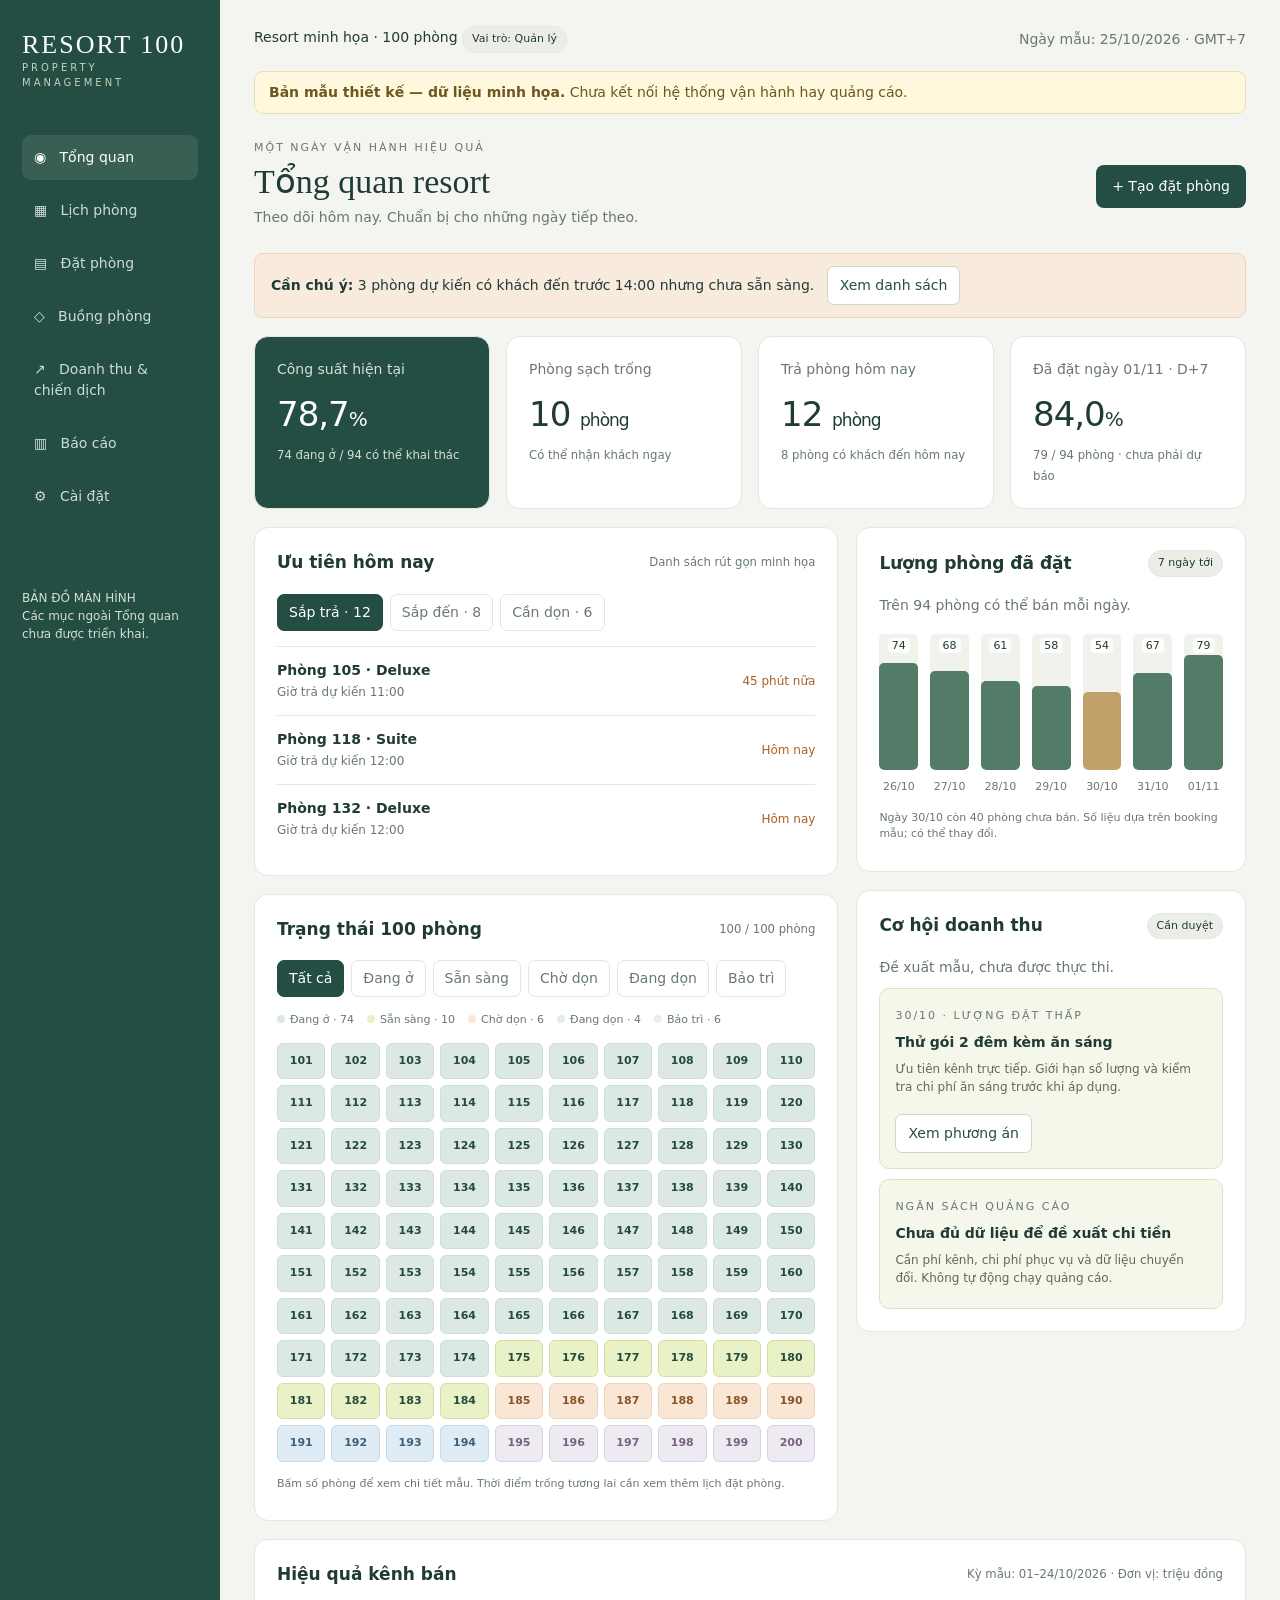
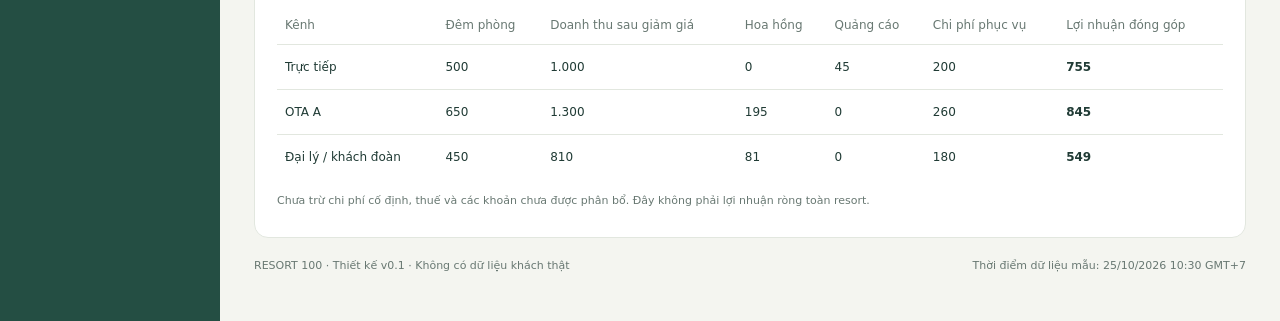
==== resort-management/design/dashboard.html @ e1895586 "docs: add resort project overview and dashboard blueprint" ====
<!doctype html>
<html lang="vi">
<head>
<meta charset="utf-8"><meta name="viewport" content="width=device-width, initial-scale=1">
<title>Resort 100 — Bản mẫu dashboard</title>
<style>
:root{--bg:#f4f5f0;--ink:#203b35;--muted:#687872;--line:#e2e7df;--green:#244e43;--lime:#e0edb7;--orange:#a76027}*{box-sizing:border-box}body{margin:0;background:var(--bg);color:var(--ink);font:14px/1.5 system-ui,sans-serif}button{font:inherit;cursor:pointer}button:focus-visible,a:focus-visible{outline:3px solid #b47b22;outline-offset:3px}.shell{display:grid;grid-template-columns:220px 1fr;min-height:100vh}.sidebar{padding:30px 22px;background:var(--green);color:#fff}.brand{font:26px Georgia,serif;letter-spacing:2px}.subbrand{font-size:10px;letter-spacing:3px;color:#c3d3bf}.nav{display:grid;gap:8px;margin-top:45px}.nav span{padding:12px;border-radius:9px;color:#cedcd5}.nav .active{background:#ffffff18;color:#fff}.side-note{margin-top:70px;font-size:12px;color:#d3dfd0}.main{padding:26px 34px;max-width:1600px;width:100%;min-width:0}.topbar,.heading,.cardhead{display:flex;align-items:center;justify-content:space-between;gap:15px}.eyebrow{text-transform:uppercase;letter-spacing:2px;font-size:11px;color:var(--muted)}h1{font:34px Georgia,serif;margin:5px 0}h2{font-size:17px;margin:0}p{margin:6px 0}.muted,small{color:var(--muted)}.pill{display:inline-block;font-size:11px;background:#ecede7;border:1px solid var(--line);padding:4px 9px;border-radius:20px}.primary{background:var(--green);color:white;border:0;border-radius:8px;padding:11px 16px}.heading{margin:26px 0 19px}.demo{padding:10px 14px;background:#fff8dd;border:1px solid #ebdfad;border-radius:9px;margin-top:18px;color:#6b5720}.alert{margin:18px 0;background:#f8eadd;border:1px solid #ecd5bc;padding:12px 16px;border-radius:9px}.kpis{display:grid;grid-template-columns:repeat(4,1fr);gap:16px}.card{background:white;border:1px solid var(--line);border-radius:14px;padding:22px;min-width:0}.kpi strong{font-size:34px;font-weight:500;display:block;margin:9px 0 4px;letter-spacing:-1px}.kpi:first-child{background:var(--green);color:#fff}.kpi:first-child .muted,.kpi:first-child small{color:#d5e1d3}.workspace{display:grid;grid-template-columns:minmax(0,1.5fr) minmax(300px,1fr);gap:18px;margin-top:18px}.stack{display:grid;gap:18px;align-content:start}.cardhead{margin-bottom:18px}.tabs,.filters{display:flex;gap:7px;flex-wrap:wrap;margin-bottom:15px}.tab,.filter{border:1px solid var(--line);background:#fff;border-radius:7px;padding:7px 11px;color:var(--muted)}[aria-pressed=true]{background:var(--green);color:#fff;border-color:var(--green)}.task{display:flex;align-items:center;justify-content:space-between;padding:13px 0;border-top:1px solid var(--line);gap:12px}.task b{display:block}.task span{font-size:12px;color:var(--muted)}.task em{font-size:12px;font-style:normal;color:var(--orange);white-space:nowrap}.legend{display:flex;gap:13px;flex-wrap:wrap;font-size:11px;color:var(--muted);margin:14px 0}.dot{display:inline-block;width:8px;height:8px;border-radius:50%;margin-right:5px}.rooms{display:grid;grid-template-columns:repeat(10,minmax(0,1fr));gap:6px}.room{border:1px solid #ceddd6;border-radius:6px;padding:9px 0;font-size:11px;font-weight:600;min-width:0;color:#234a3d}.occupied{background:#dce9e2}.ready{background:#e8f2c6;border-color:#d0dda5}.dirty{background:#fae6d5;border-color:#edd3ba;color:#875426}.cleaning{background:#dfebf5;border-color:#c6d9e8;color:#3b617b}.maintenance{background:#eeeaf2;border-color:#d9d1e1;color:#75637f}.footnote{font-size:11px;color:var(--muted);margin-top:14px}.chart{display:flex;gap:12px;height:174px;align-items:stretch;padding-top:12px}.barcol{flex:1;text-align:center;display:flex;flex-direction:column;min-width:0}.track{flex:1;position:relative;background:#f0f2eb;border-radius:5px;overflow:hidden}.bar{position:absolute;bottom:0;left:0;width:100%;background:#527b68;border-radius:5px}.barlabel{position:relative;z-index:1;font-size:11px;background:#ffffffd9;border-radius:4px;padding:1px 4px}.day{font-size:11px;margin-top:9px;color:var(--muted)}.suggestion{background:#f4f7e9;border:1px solid #dce5bf;border-radius:10px;padding:15px;margin-top:10px}.suggestion h3{font-size:14px;margin:7px 0}.suggestion p{font-size:12px;color:#5e6c53}.outline{background:white;border:1px solid #ccd7cc;border-radius:7px;padding:8px 12px;margin-top:12px;color:var(--green)}.tablewrap{overflow-x:auto}table{border-collapse:collapse;width:100%;font-size:12px;white-space:nowrap}th{text-align:left;font-weight:500;color:var(--muted);padding:10px 8px}td{padding:13px 8px;border-top:1px solid var(--line)}.wide{margin-top:18px}.footer{display:flex;justify-content:space-between;gap:15px;padding:20px 0;font-size:11px;color:var(--muted)}dialog{border:1px solid var(--line);border-radius:14px;max-width:450px;width:90%;padding:25px;color:var(--ink)}dialog::backdrop{background:#102c2866}#detail-text{white-space:pre-line}.sr-only{position:absolute;width:1px;height:1px;overflow:hidden;clip:rect(0,0,0,0)}
@media(min-width:1500px){.main{margin:auto}}@media(max-width:1150px){.shell{grid-template-columns:175px 1fr}.main{padding:24px}.sidebar{padding:25px 14px}.workspace{grid-template-columns:1fr}.kpis{gap:10px}.kpi{padding:16px}.kpi strong{font-size:29px}}@media(max-width:700px){.shell{display:block}.sidebar{padding:16px 20px}.brand{font-size:20px}.subbrand,.nav,.side-note{display:none}.main{padding:18px}.topbar{align-items:flex-start;font-size:11px}.heading{align-items:flex-start}h1{font-size:27px}.kpis{grid-template-columns:1fr 1fr}.card{padding:16px}.rooms{grid-template-columns:repeat(5,minmax(0,1fr))}.footer{display:block}.heading .primary{padding:9px;font-size:12px}.chart{gap:8px}.cardhead{align-items:flex-start}.cardhead small{font-size:10px}}
</style>
</head>
<body>
<div class="shell">
<aside class="sidebar" aria-label="Bản đồ điều hướng dự kiến">
 <div class="brand">RESORT 100</div><div class="subbrand">PROPERTY MANAGEMENT</div>
 <div class="nav"><span class="active">◉ &nbsp; Tổng quan</span><span>▦ &nbsp; Lịch phòng</span><span>▤ &nbsp; Đặt phòng</span><span>◇ &nbsp; Buồng phòng</span><span>↗ &nbsp; Doanh thu & chiến dịch</span><span>▥ &nbsp; Báo cáo</span><span>⚙ &nbsp; Cài đặt</span></div>
 <div class="side-note">BẢN ĐỒ MÀN HÌNH<br>Các mục ngoài Tổng quan chưa được triển khai.</div>
</aside>
<main class="main">
 <div class="topbar"><div>Resort minh họa · 100 phòng <span class="pill">Vai trò: Quản lý</span></div><div class="muted">Ngày mẫu: 25/10/2026 · GMT+7</div></div>
 <div class="demo"><strong>Bản mẫu thiết kế — dữ liệu minh họa.</strong> Chưa kết nối hệ thống vận hành hay quảng cáo.</div>
 <div class="heading"><div><div class="eyebrow">Một ngày vận hành hiệu quả</div><h1>Tổng quan resort</h1><p class="muted">Theo dõi hôm nay. Chuẩn bị cho những ngày tiếp theo.</p></div><button class="primary" data-demo="Tạo đặt phòng">+ Tạo đặt phòng</button></div>
 <div class="alert"><strong>Cần chú ý:</strong> 3 phòng dự kiến có khách đến trước 14:00 nhưng chưa sẵn sàng. <button class="outline" style="margin:0 0 0 8px" data-demo="Cảnh báo phòng chưa sẵn sàng">Xem danh sách</button></div>
 <section class="kpis" aria-label="Chỉ số hôm nay">
  <div class="card kpi"><div class="muted">Công suất hiện tại</div><strong>78,7<span style="font-size:20px">%</span></strong><small>74 đang ở / 94 có thể khai thác</small></div>
  <div class="card kpi"><div class="muted">Phòng sạch trống</div><strong>10 <span style="font-size:17px">phòng</span></strong><small>Có thể nhận khách ngay</small></div>
  <div class="card kpi"><div class="muted">Trả phòng hôm nay</div><strong>12 <span style="font-size:17px">phòng</span></strong><small>8 phòng có khách đến hôm nay</small></div>
  <div class="card kpi"><div class="muted">Đã đặt ngày 01/11 · D+7</div><strong>84,0<span style="font-size:20px">%</span></strong><small>79 / 94 phòng · chưa phải dự báo</small></div>
 </section>
 <div class="workspace">
 <div class="stack">
  <section class="card"><div class="cardhead"><h2>Ưu tiên hôm nay</h2><small>Danh sách rút gọn minh họa</small></div><div class="tabs" aria-label="Nhóm công việc"><button class="tab" data-task="departures" aria-pressed="true">Sắp trả · 12</button><button class="tab" data-task="arrivals" aria-pressed="false">Sắp đến · 8</button><button class="tab" data-task="cleaning" aria-pressed="false">Cần dọn · 6</button></div><div id="tasks" aria-live="polite"></div></section>
  <section class="card"><div class="cardhead"><h2>Trạng thái 100 phòng</h2><small id="roomcount" aria-live="polite"></small></div><div class="filters" id="filters" aria-label="Lọc trạng thái"></div><div class="legend"><span><i class="dot occupied"></i>Đang ở · 74</span><span><i class="dot ready"></i>Sẵn sàng · 10</span><span><i class="dot dirty"></i>Chờ dọn · 6</span><span><i class="dot cleaning"></i>Đang dọn · 4</span><span><i class="dot maintenance"></i>Bảo trì · 6</span></div><div class="rooms" id="rooms"></div><p class="footnote">Bấm số phòng để xem chi tiết mẫu. Thời điểm trống tương lai cần xem thêm lịch đặt phòng.</p></section>
 </div>
 <div class="stack">
  <section class="card"><div class="cardhead"><h2>Lượng phòng đã đặt</h2><span class="pill">7 ngày tới</span></div><p class="muted">Trên 94 phòng có thể bán mỗi ngày.</p><div class="chart" id="chart" aria-hidden="true"></div><div class="sr-only"><table><caption>Booking hiện có, không phải dự báo</caption><tr><th>Ngày</th><th>Đã đặt / 94</th></tr><tr><td>26/10</td><td>74</td></tr><tr><td>27/10</td><td>68</td></tr><tr><td>28/10</td><td>61</td></tr><tr><td>29/10</td><td>58</td></tr><tr><td>30/10</td><td>54</td></tr><tr><td>31/10</td><td>67</td></tr><tr><td>01/11</td><td>79</td></tr></table></div><p class="footnote">Ngày 30/10 còn 40 phòng chưa bán. Số liệu dựa trên booking mẫu; có thể thay đổi.</p></section>
  <section class="card"><div class="cardhead"><h2>Cơ hội doanh thu</h2><span class="pill">Cần duyệt</span></div><p class="muted">Đề xuất mẫu, chưa được thực thi.</p><div class="suggestion"><span class="eyebrow">30/10 · Lượng đặt thấp</span><h3>Thử gói 2 đêm kèm ăn sáng</h3><p>Ưu tiên kênh trực tiếp. Giới hạn số lượng và kiểm tra chi phí ăn sáng trước khi áp dụng.</p><button class="outline" data-demo="Đề xuất khuyến mãi">Xem phương án</button></div><div class="suggestion"><span class="eyebrow">Ngân sách quảng cáo</span><h3>Chưa đủ dữ liệu để đề xuất chi tiền</h3><p>Cần phí kênh, chi phí phục vụ và dữ liệu chuyển đổi. Không tự động chạy quảng cáo.</p></div></section>
 </div>
 </div>
 <section class="card wide"><div class="cardhead"><h2>Hiệu quả kênh bán</h2><small>Kỳ mẫu: 01–24/10/2026 · Đơn vị: triệu đồng</small></div><div class="tablewrap" tabindex="0" aria-label="Bảng hiệu quả kênh, cuộn ngang nếu cần"><table><thead><tr><th>Kênh</th><th>Đêm phòng</th><th>Doanh thu sau giảm giá</th><th>Hoa hồng</th><th>Quảng cáo</th><th>Chi phí phục vụ</th><th>Lợi nhuận đóng góp</th></tr></thead><tbody><tr><td>Trực tiếp</td><td>500</td><td>1.000</td><td>0</td><td>45</td><td>200</td><td><b>755</b></td></tr><tr><td>OTA A</td><td>650</td><td>1.300</td><td>195</td><td>0</td><td>260</td><td><b>845</b></td></tr><tr><td>Đại lý / khách đoàn</td><td>450</td><td>810</td><td>81</td><td>0</td><td>180</td><td><b>549</b></td></tr></tbody></table></div><p class="footnote">Chưa trừ chi phí cố định, thuế và các khoản chưa được phân bổ. Đây không phải lợi nhuận ròng toàn resort.</p></section>
 <div class="footer"><span>RESORT 100 · Thiết kế v0.1 · Không có dữ liệu khách thật</span><span>Thời điểm dữ liệu mẫu: 25/10/2026 10:30 GMT+7</span></div>
</main>
</div>
<dialog id="detail" aria-labelledby="detail-title"><h2 id="detail-title"></h2><p id="detail-text"></p><form method="dialog"><button class="primary" style="margin-top:15px">Đóng</button></form></dialog>
<script>
const names={all:'Tất cả',occupied:'Đang ở',ready:'Sẵn sàng',dirty:'Chờ dọn',cleaning:'Đang dọn',maintenance:'Bảo trì'};
const rooms=Array.from({length:100},(_,i)=>({number:String(101+i),status:i<74?'occupied':i<84?'ready':i<90?'dirty':i<94?'cleaning':'maintenance'}));
const modal=document.getElementById('detail');
function show(title,body){document.getElementById('detail-title').textContent=title;document.getElementById('detail-text').textContent=body;modal.showModal()}
function renderRooms(status='all'){const list=rooms.filter(r=>status==='all'||r.status===status);document.getElementById('rooms').replaceChildren(...list.map(r=>{const b=document.createElement('button');b.className='room '+r.status;b.textContent=r.number;b.title='Phòng '+r.number+' · '+names[r.status];b.setAttribute('aria-label',b.title);b.onclick=()=>show('Phòng '+r.number,names[r.status]+'\nDữ liệu minh họa. Chi tiết booking, giờ trả dự kiến, thời gian dọn và lịch trống sẽ được kết nối khi triển khai nghiệp vụ.');return b}));document.getElementById('roomcount').textContent=list.length+' / 100 phòng'}
Object.entries(names).forEach(([k,v])=>{const b=document.createElement('button');b.className='filter';b.textContent=v;b.setAttribute('aria-pressed',String(k==='all'));b.onclick=()=>{document.querySelectorAll('.filter').forEach(x=>x.setAttribute('aria-pressed','false'));b.setAttribute('aria-pressed','true');renderRooms(k)};document.getElementById('filters').append(b)});renderRooms();
const tasks={departures:[['Phòng 105 · Deluxe','Giờ trả dự kiến 11:00','45 phút nữa'],['Phòng 118 · Suite','Giờ trả dự kiến 12:00','Hôm nay'],['Phòng 132 · Deluxe','Giờ trả dự kiến 12:00','Hôm nay']],arrivals:[['Phòng 175 · Deluxe','Khách đến dự kiến 14:00 · đã sạch','Sẵn sàng'],['Phòng 185 · Deluxe','Khách đến dự kiến 13:00 · chờ dọn','Ưu tiên'],['Phòng 191 · Suite','Khách đến dự kiến 13:30 · đang dọn','Đang xử lý']],cleaning:[['Phòng 185','Khách đến 13:00 · chưa phân công','Ưu tiên'],['Phòng 186','Đã trả phòng · chờ dọn','Cần phân công'],['Phòng 187','Đã trả phòng · chờ dọn','Cần phân công']]};
function renderTasks(key){document.getElementById('tasks').replaceChildren(...tasks[key].map(t=>{const row=document.createElement('div');row.className='task';const left=document.createElement('div'),b=document.createElement('b'),s=document.createElement('span'),e=document.createElement('em');b.textContent=t[0];s.textContent=t[1];e.textContent=t[2];left.append(b,s);row.append(left,e);return row}))}renderTasks('departures');
document.querySelectorAll('.tab').forEach(b=>b.onclick=()=>{document.querySelectorAll('.tab').forEach(x=>x.setAttribute('aria-pressed','false'));b.setAttribute('aria-pressed','true');renderTasks(b.dataset.task)});
const dates=['26/10','27/10','28/10','29/10','30/10','31/10','01/11'];[74,68,61,58,54,67,79].forEach((n,i)=>{const c=document.createElement('div');c.className='barcol';const track=document.createElement('div');track.className='track';const bar=document.createElement('div');bar.className='bar';bar.style.height=(n/94*100)+'%';if(i===4)bar.style.background='#c1a16a';const label=document.createElement('span');label.className='barlabel';label.textContent=n;const day=document.createElement('span');day.className='day';day.textContent=dates[i];track.append(bar,label);c.append(track,day);document.getElementById('chart').append(c)});
document.querySelectorAll('[data-demo]').forEach(b=>b.onclick=()=>show(b.dataset.demo,'Đây là điểm mở màn hình nghiệp vụ trong bản thiết kế. Chức năng chưa kết nối backend và không tạo booking, thay đổi giá hay chi tiền thật.'));
</script>
</body>
</html>
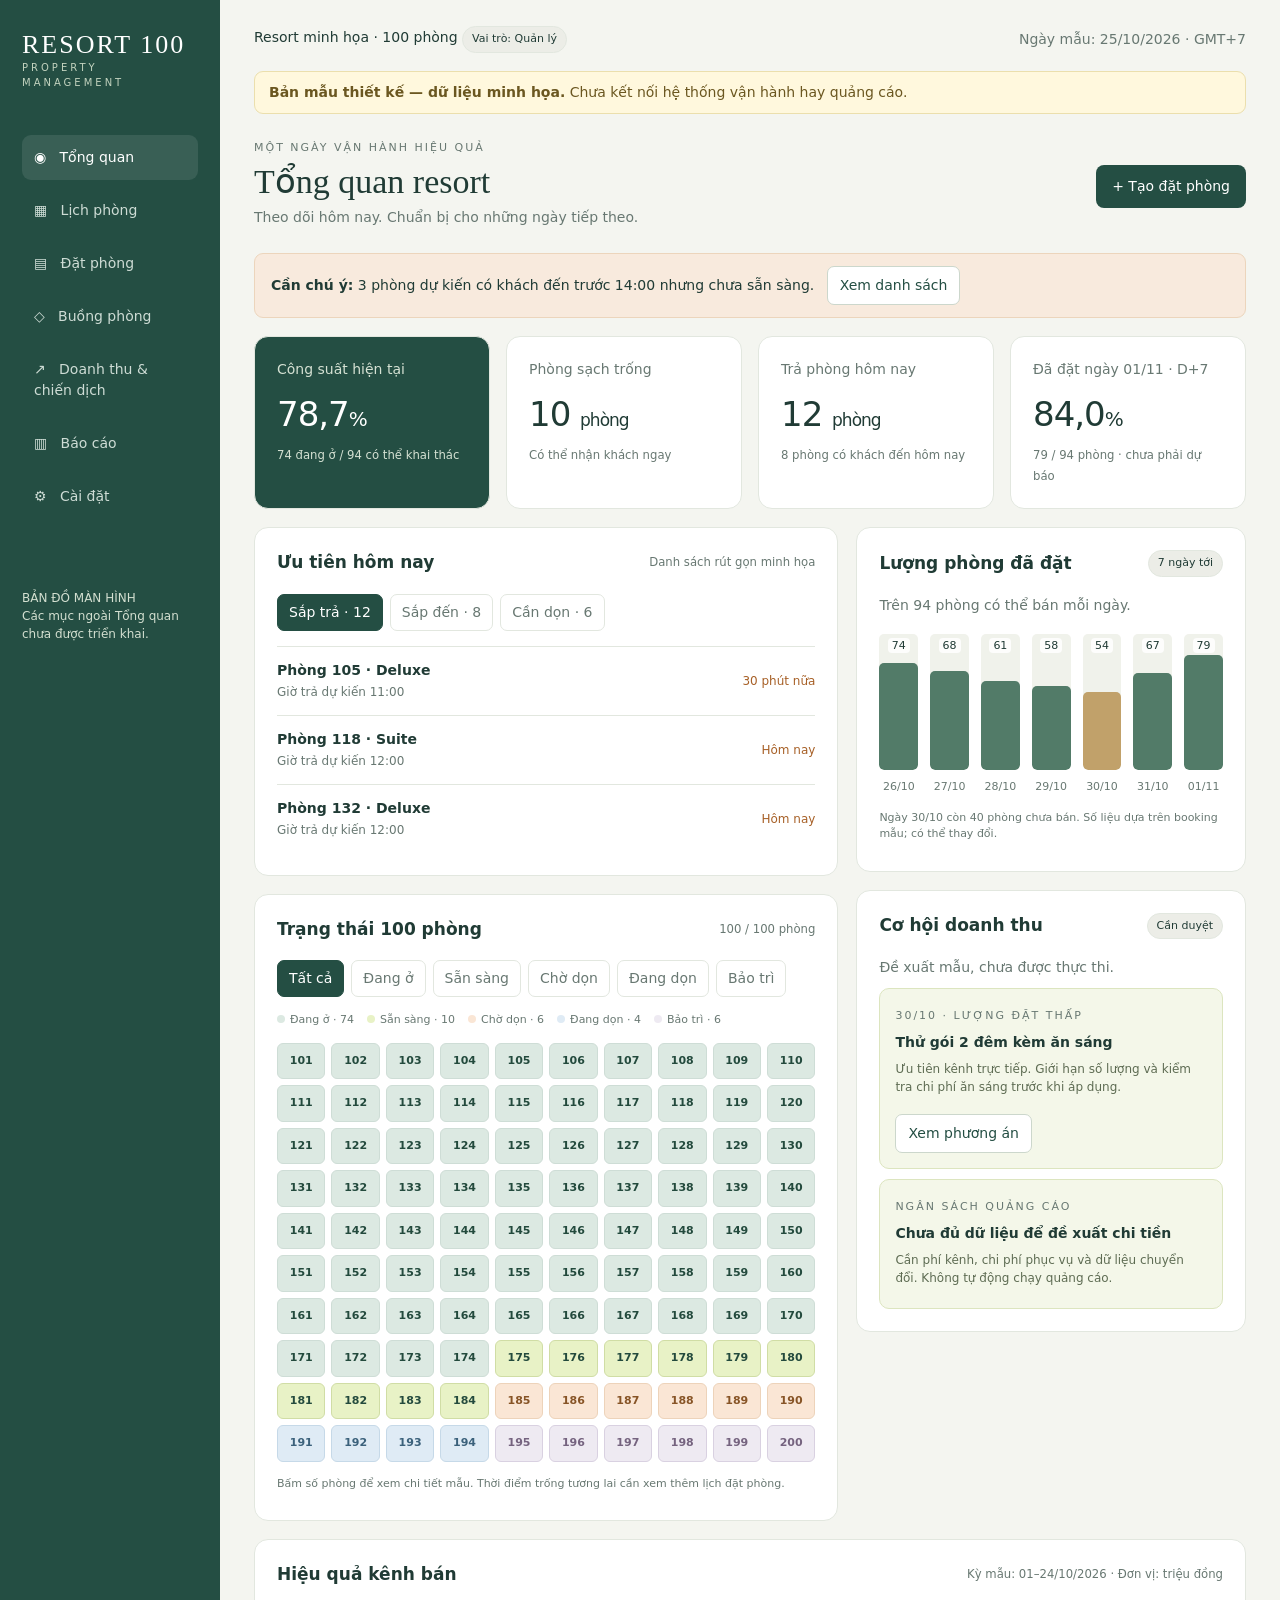
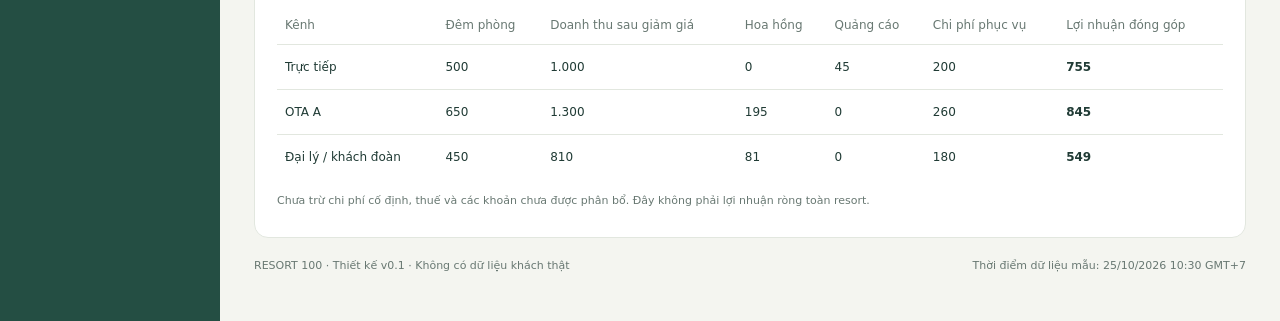
==== commit d4aa4204: "docs: review resort design and define implementation readiness" ====
--- a/resort-management/design/dashboard.html
+++ b/resort-management/design/dashboard.html
@@ -48,7 +48,7 @@
 function show(title,body){document.getElementById('detail-title').textContent=title;document.getElementById('detail-text').textContent=body;modal.showModal()}
 function renderRooms(status='all'){const list=rooms.filter(r=>status==='all'||r.status===status);document.getElementById('rooms').replaceChildren(...list.map(r=>{const b=document.createElement('button');b.className='room '+r.status;b.textContent=r.number;b.title='Phòng '+r.number+' · '+names[r.status];b.setAttribute('aria-label',b.title);b.onclick=()=>show('Phòng '+r.number,names[r.status]+'\nDữ liệu minh họa. Chi tiết booking, giờ trả dự kiến, thời gian dọn và lịch trống sẽ được kết nối khi triển khai nghiệp vụ.');return b}));document.getElementById('roomcount').textContent=list.length+' / 100 phòng'}
 Object.entries(names).forEach(([k,v])=>{const b=document.createElement('button');b.className='filter';b.textContent=v;b.setAttribute('aria-pressed',String(k==='all'));b.onclick=()=>{document.querySelectorAll('.filter').forEach(x=>x.setAttribute('aria-pressed','false'));b.setAttribute('aria-pressed','true');renderRooms(k)};document.getElementById('filters').append(b)});renderRooms();
-const tasks={departures:[['Phòng 105 · Deluxe','Giờ trả dự kiến 11:00','45 phút nữa'],['Phòng 118 · Suite','Giờ trả dự kiến 12:00','Hôm nay'],['Phòng 132 · Deluxe','Giờ trả dự kiến 12:00','Hôm nay']],arrivals:[['Phòng 175 · Deluxe','Khách đến dự kiến 14:00 · đã sạch','Sẵn sàng'],['Phòng 185 · Deluxe','Khách đến dự kiến 13:00 · chờ dọn','Ưu tiên'],['Phòng 191 · Suite','Khách đến dự kiến 13:30 · đang dọn','Đang xử lý']],cleaning:[['Phòng 185','Khách đến 13:00 · chưa phân công','Ưu tiên'],['Phòng 186','Đã trả phòng · chờ dọn','Cần phân công'],['Phòng 187','Đã trả phòng · chờ dọn','Cần phân công']]};
+const tasks={departures:[['Phòng 105 · Deluxe','Giờ trả dự kiến 11:00','30 phút nữa'],['Phòng 118 · Suite','Giờ trả dự kiến 12:00','Hôm nay'],['Phòng 132 · Deluxe','Giờ trả dự kiến 12:00','Hôm nay']],arrivals:[['Phòng 175 · Deluxe','Khách đến dự kiến 14:00 · đã sạch','Sẵn sàng'],['Phòng 185 · Deluxe','Khách đến dự kiến 13:00 · chờ dọn','Ưu tiên'],['Phòng 191 · Suite','Khách đến dự kiến 13:30 · đang dọn','Đang xử lý']],cleaning:[['Phòng 185','Khách đến 13:00 · chưa phân công','Ưu tiên'],['Phòng 186','Đã trả phòng · chờ dọn','Cần phân công'],['Phòng 187','Đã trả phòng · chờ dọn','Cần phân công']]};
 function renderTasks(key){document.getElementById('tasks').replaceChildren(...tasks[key].map(t=>{const row=document.createElement('div');row.className='task';const left=document.createElement('div'),b=document.createElement('b'),s=document.createElement('span'),e=document.createElement('em');b.textContent=t[0];s.textContent=t[1];e.textContent=t[2];left.append(b,s);row.append(left,e);return row}))}renderTasks('departures');
 document.querySelectorAll('.tab').forEach(b=>b.onclick=()=>{document.querySelectorAll('.tab').forEach(x=>x.setAttribute('aria-pressed','false'));b.setAttribute('aria-pressed','true');renderTasks(b.dataset.task)});
 const dates=['26/10','27/10','28/10','29/10','30/10','31/10','01/11'];[74,68,61,58,54,67,79].forEach((n,i)=>{const c=document.createElement('div');c.className='barcol';const track=document.createElement('div');track.className='track';const bar=document.createElement('div');bar.className='bar';bar.style.height=(n/94*100)+'%';if(i===4)bar.style.background='#c1a16a';const label=document.createElement('span');label.className='barlabel';label.textContent=n;const day=document.createElement('span');day.className='day';day.textContent=dates[i];track.append(bar,label);c.append(track,day);document.getElementById('chart').append(c)});
